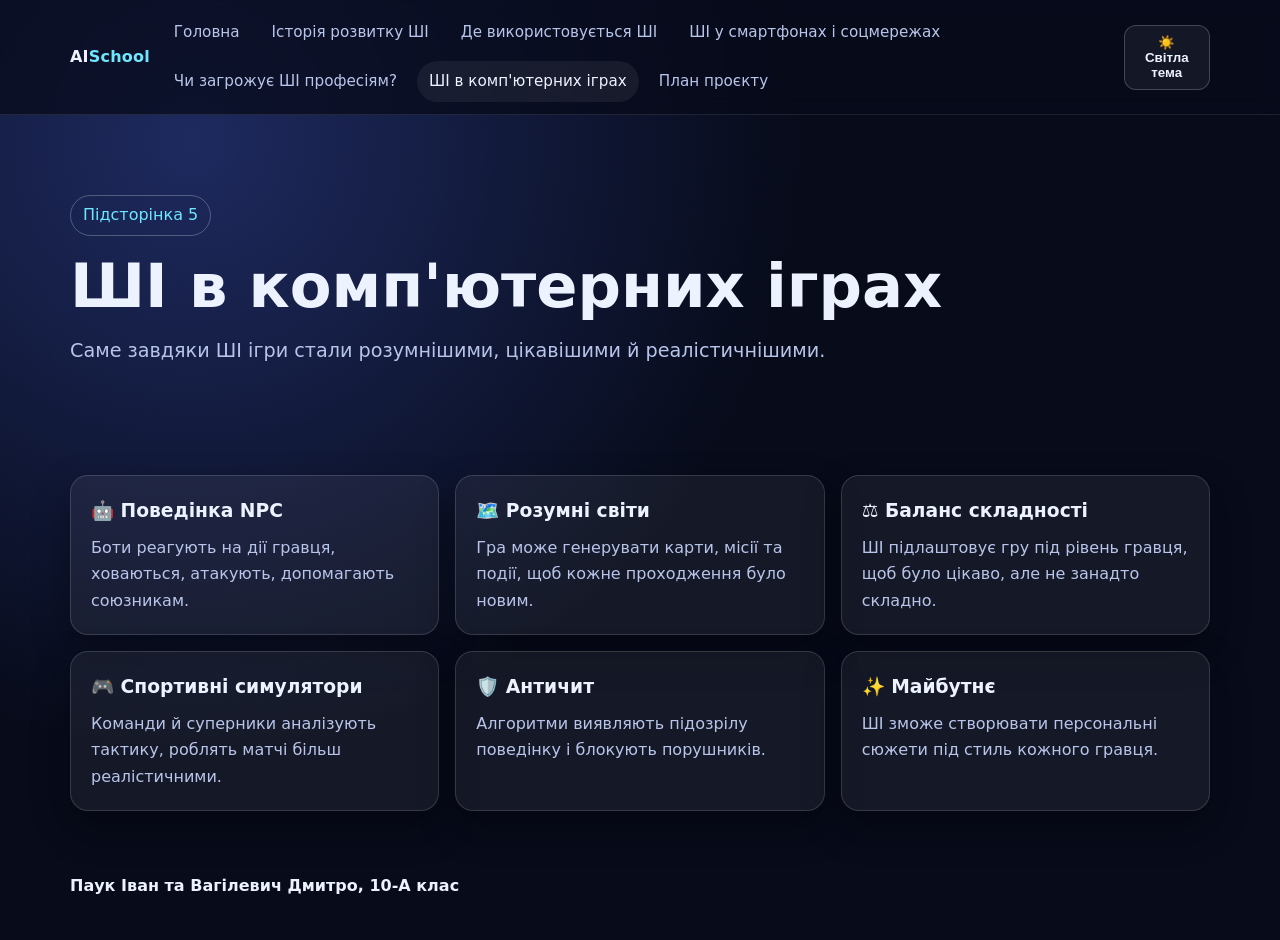
==== ai-games.html @ e8f60a4b "Restructure site with requested AI subpages and simpler rich project plan" ====
<!DOCTYPE html>
<html lang="uk"><head><meta charset="UTF-8" /><meta name="viewport" content="width=device-width, initial-scale=1.0" />
<title>ШІ в комп'ютерних іграх</title><link rel="stylesheet" href="styles.css" /></head><body>
<header class="site-header"><div class="container nav-wrap"><a class="brand" href="index.html">AI<span>School</span></a><button class="btn menu-toggle" id="menuToggle">☰ Меню</button>
<nav class="nav-links" id="navLinks"><a href="index.html">Головна</a><a href="history-ai.html">Історія розвитку ШІ</a><a href="ai-usage.html">Де використовується ШІ</a><a href="smartphones-social.html">ШІ у смартфонах і соцмережах</a><a href="jobs-risk.html">Чи загрожує ШІ професіям?</a><a href="ai-games.html" class="active">ШІ в комп'ютерних іграх</a><a href="project-plan.html">План проєкту</a></nav>
<div class="actions"><button class="btn" id="themeToggle">☀️ Світла тема</button></div></div></header>
<main class="container"><section class="hero reveal"><span class="badge">Підсторінка 5</span><h1>ШІ в комп'ютерних іграх</h1><p class="subtitle">Саме завдяки ШІ ігри стали розумнішими, цікавішими й реалістичнішими.</p></section>
<section class="section reveal"><div class="grid-3">
<article class="card"><h3>🤖 Поведінка NPC</h3><p>Боти реагують на дії гравця, ховаються, атакують, допомагають союзникам.</p></article>
<article class="card"><h3>🗺️ Розумні світи</h3><p>Гра може генерувати карти, місії та події, щоб кожне проходження було новим.</p></article>
<article class="card"><h3>⚖️ Баланс складності</h3><p>ШІ підлаштовує гру під рівень гравця, щоб було цікаво, але не занадто складно.</p></article>
<article class="card"><h3>🎮 Спортивні симулятори</h3><p>Команди й суперники аналізують тактику, роблять матчі більш реалістичними.</p></article>
<article class="card"><h3>🛡️ Античит</h3><p>Алгоритми виявляють підозрілу поведінку і блокують порушників.</p></article>
<article class="card"><h3>✨ Майбутнє</h3><p>ШІ зможе створювати персональні сюжети під стиль кожного гравця.</p></article>
</div></section></main>
<footer class="site-footer container"><p class="authors">Паук Іван та Вагілевич Дмитро, 10-А клас</p></footer><script src="script.js"></script></body></html>
---- styles.css ----
:root {
  --bg: #070b1a;
  --bg-soft: #101833;
  --surface: rgba(255, 255, 255, 0.06);
  --surface-strong: rgba(255, 255, 255, 0.12);
  --text: #edf2ff;
  --muted: #b8c5ea;
  --primary: #6ee7ff;
  --secondary: #8b5cf6;
  --success: #34d399;
  --warning: #f59e0b;
  --danger: #f87171;
  --shadow: 0 16px 36px rgba(0, 0, 0, 0.35);
}

:root.light {
  --bg: #eef2ff;
  --bg-soft: #f7f9ff;
  --surface: rgba(255, 255, 255, 0.75);
  --surface-strong: rgba(255, 255, 255, 0.95);
  --text: #0d1632;
  --muted: #4f5f8b;
  --primary: #0ea5e9;
  --secondary: #6d28d9;
  --shadow: 0 12px 28px rgba(73, 84, 128, 0.2);
}

* { box-sizing: border-box; margin: 0; padding: 0; }
html { scroll-behavior: smooth; }
body {
  font-family: "Inter", "Segoe UI", system-ui, -apple-system, sans-serif;
  background: radial-gradient(circle at 15% 15%, #1e2a5f 0%, var(--bg) 45%), linear-gradient(120deg, var(--bg) 0%, #0d1533 100%);
  color: var(--text);
  line-height: 1.65;
  min-height: 100vh;
}

.container { width: min(1140px, 92vw); margin: 0 auto; }

.site-header {
  position: sticky; top: 0; z-index: 50;
  backdrop-filter: blur(10px);
  background: rgba(7, 11, 26, 0.72);
  border-bottom: 1px solid rgba(255,255,255,0.1);
}
.nav-wrap { display:flex; align-items:center; justify-content:space-between; padding: 12px 0; gap: 12px; }
.brand { font-weight: 800; letter-spacing: 0.2px; text-decoration:none; color: var(--text); }
.brand span { color: var(--primary); }

.nav-links { display:flex; flex-wrap:wrap; gap: 8px; align-items:center; }
.nav-links a {
  text-decoration:none; color: var(--muted);
  padding: 8px 12px; border-radius: 999px; font-size: 0.95rem;
  transition: 0.2s ease;
}
.nav-links a:hover, .nav-links a.active { color: var(--text); background: var(--surface); }

.actions { display:flex; gap: 8px; align-items:center; }
.btn {
  border: 1px solid rgba(255,255,255,0.2);
  background: var(--surface);
  color: var(--text);
  border-radius: 12px;
  padding: 9px 14px;
  font-weight: 600;
  cursor: pointer;
}
.btn.primary { background: linear-gradient(120deg, rgba(110,231,255,0.25), rgba(139,92,246,0.3)); border-color: rgba(255,255,255,0.25); }
.btn:hover { transform: translateY(-1px); }

.menu-toggle { display:none; }

.hero { padding: 80px 0 56px; }
.badge { display:inline-block; border:1px solid rgba(255,255,255,0.25); color: var(--primary); border-radius:999px; padding:6px 12px; margin-bottom: 16px; }
h1 { font-size: clamp(2rem, 5.5vw, 3.8rem); line-height:1.15; margin-bottom: 14px; }
.subtitle { max-width: 800px; color: var(--muted); font-size: clamp(1rem, 2.2vw, 1.2rem); }

.grid-3 { display:grid; grid-template-columns:repeat(3, 1fr); gap:16px; margin-top: 28px; }
.card {
  background: var(--surface);
  border: 1px solid rgba(255,255,255,0.14);
  border-radius: 18px;
  padding: 20px;
  box-shadow: var(--shadow);
}
.card h3 { margin-bottom: 8px; }
.card p { color: var(--muted); }

.section { padding: 24px 0; }
.section h2 { font-size: clamp(1.45rem, 3vw, 2rem); margin-bottom: 12px; }
.split { display:grid; grid-template-columns: 1fr 1fr; gap:16px; }
.pill-list { display:flex; flex-wrap:wrap; gap:10px; margin-top: 10px; }
.pill { padding:7px 11px; border-radius:999px; background: var(--surface); color: var(--muted); border:1px solid rgba(255,255,255,0.15); }

.timeline { border-left: 3px solid var(--secondary); margin-left: 10px; padding-left: 18px; }
.step { margin: 0 0 18px; padding: 14px; border-radius: 12px; background: var(--surface); border:1px solid rgba(255,255,255,0.15); }
.step strong { color: var(--primary); }

.table-wrap { overflow:auto; border-radius: 14px; border:1px solid rgba(255,255,255,0.15); }
table { width:100%; border-collapse: collapse; background: var(--surface); }
th, td { padding: 12px; text-align:left; border-bottom:1px solid rgba(255,255,255,0.15); }
th { color: var(--primary); }

.callout { padding: 16px 18px; border-left: 4px solid var(--secondary); background: rgba(139,92,246,0.15); border-radius: 8px; margin-top: 12px; }

.site-footer { padding: 30px 0 40px; color: var(--muted); }
.authors { color: var(--text); font-weight: 700; margin-top: 8px; }

.reveal { opacity: 0; transform: translateY(14px); transition: 0.5s ease; }
.reveal.visible { opacity: 1; transform: translateY(0); }

@media (max-width: 980px) {
  .grid-3 { grid-template-columns:1fr 1fr; }
  .split { grid-template-columns:1fr; }
}
@media (max-width: 760px) {
  .menu-toggle { display:inline-flex; }
  .nav-links { display:none; position:absolute; top:62px; left:4vw; right:4vw; flex-direction:column; align-items:stretch; background: var(--bg-soft); border:1px solid rgba(255,255,255,0.2); border-radius:14px; padding:8px; }
  .nav-links.open { display:flex; }
  .grid-3 { grid-template-columns:1fr; }
}
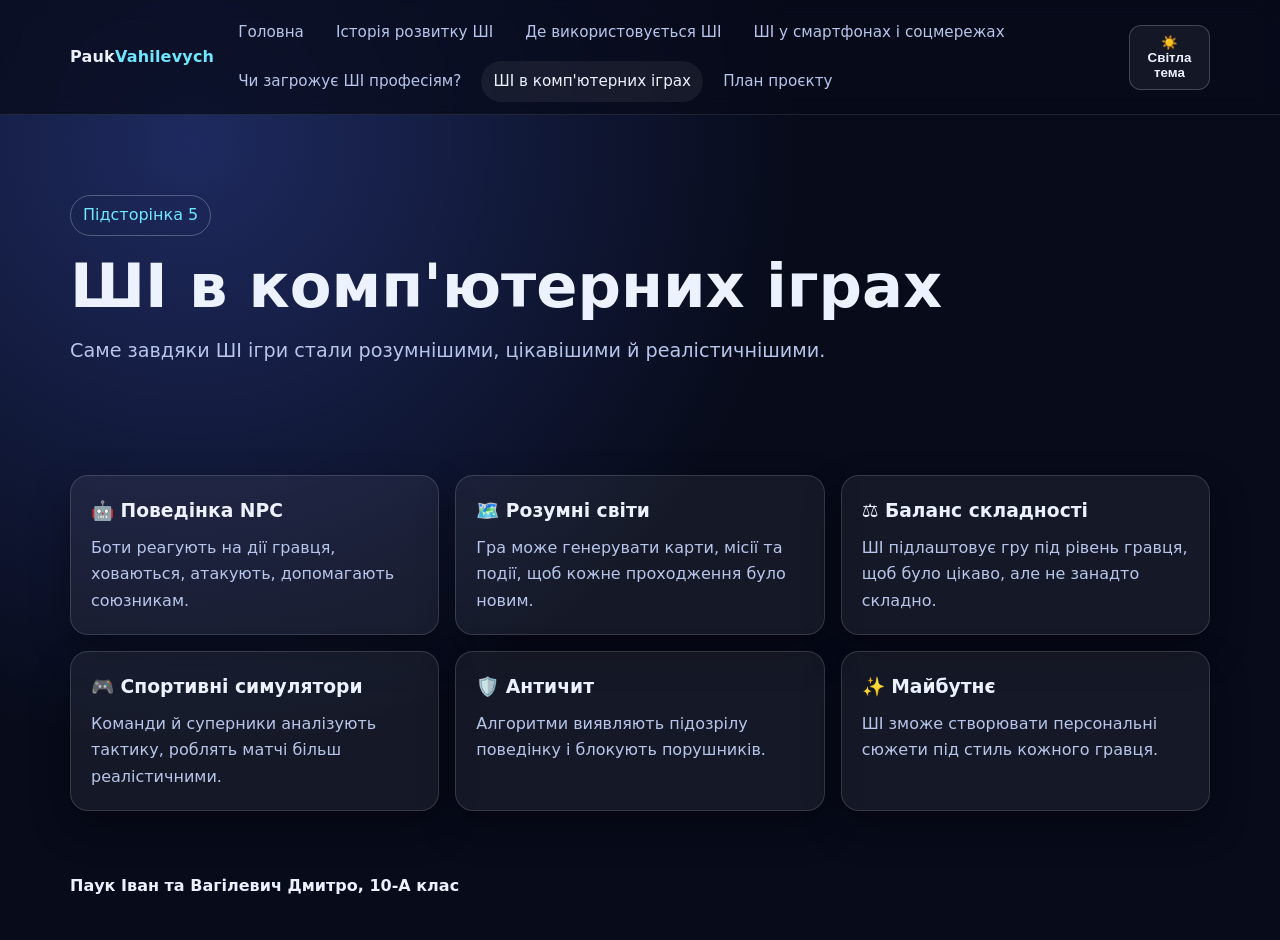
==== commit 9ef23a34: "Update ai-games.html" ====
--- a/ai-games.html
+++ b/ai-games.html
@@ -1,7 +1,7 @@
 <!DOCTYPE html>
 <html lang="uk"><head><meta charset="UTF-8" /><meta name="viewport" content="width=device-width, initial-scale=1.0" />
 <title>ШІ в комп'ютерних іграх</title><link rel="stylesheet" href="styles.css" /></head><body>
-<header class="site-header"><div class="container nav-wrap"><a class="brand" href="index.html">AI<span>School</span></a><button class="btn menu-toggle" id="menuToggle">☰ Меню</button>
+<header class="site-header"><div class="container nav-wrap"><a class="brand" href="index.html">Pauk<span>Vahilevych</span></a><button class="btn menu-toggle" id="menuToggle">☰ Меню</button>
 <nav class="nav-links" id="navLinks"><a href="index.html">Головна</a><a href="history-ai.html">Історія розвитку ШІ</a><a href="ai-usage.html">Де використовується ШІ</a><a href="smartphones-social.html">ШІ у смартфонах і соцмережах</a><a href="jobs-risk.html">Чи загрожує ШІ професіям?</a><a href="ai-games.html" class="active">ШІ в комп'ютерних іграх</a><a href="project-plan.html">План проєкту</a></nav>
 <div class="actions"><button class="btn" id="themeToggle">☀️ Світла тема</button></div></div></header>
 <main class="container"><section class="hero reveal"><span class="badge">Підсторінка 5</span><h1>ШІ в комп'ютерних іграх</h1><p class="subtitle">Саме завдяки ШІ ігри стали розумнішими, цікавішими й реалістичнішими.</p></section>
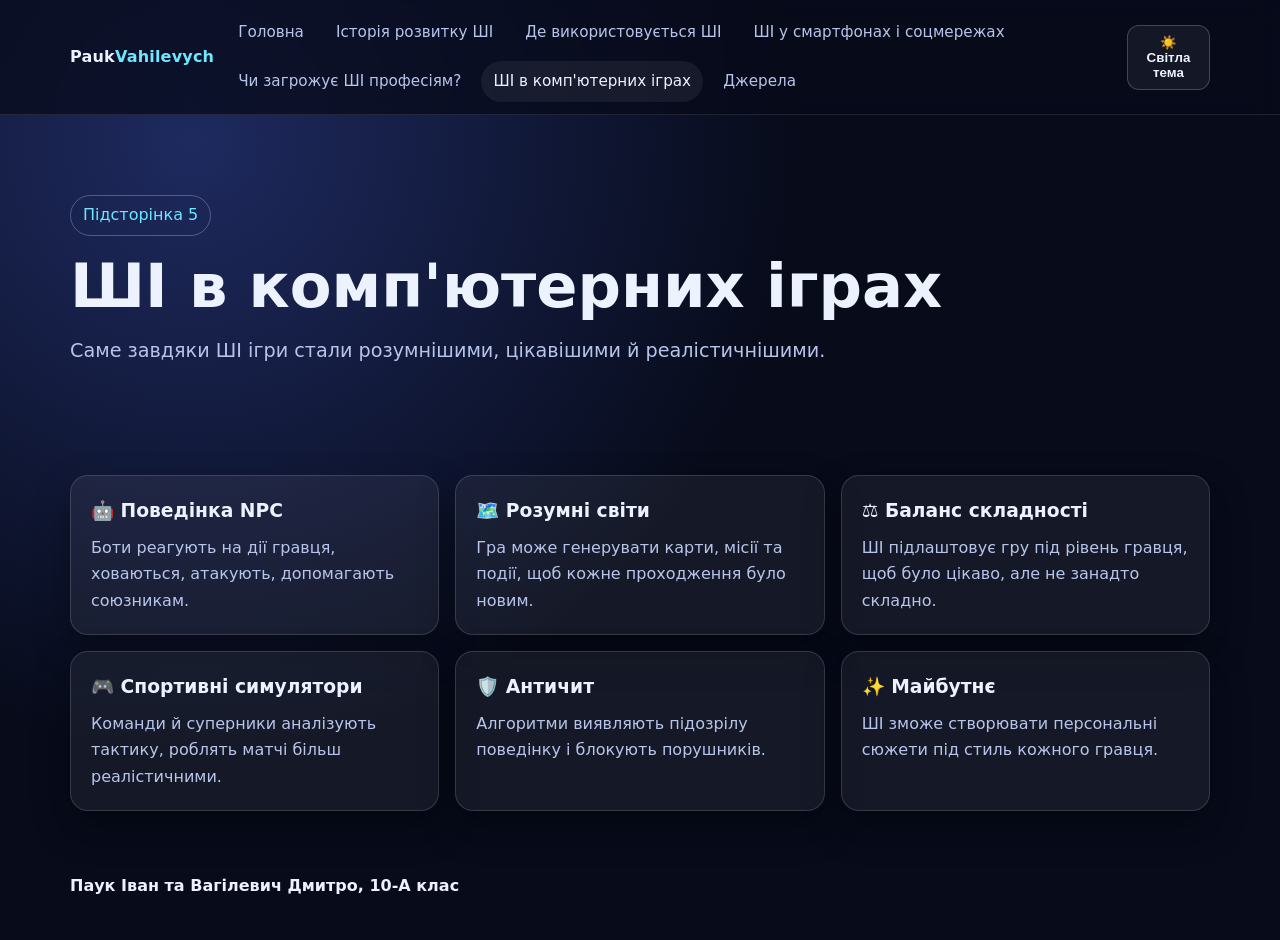
==== commit 817c47e2: "Update ai-games.html" ====
--- a/ai-games.html
+++ b/ai-games.html
@@ -2,7 +2,7 @@
 <html lang="uk"><head><meta charset="UTF-8" /><meta name="viewport" content="width=device-width, initial-scale=1.0" />
 <title>ШІ в комп'ютерних іграх</title><link rel="stylesheet" href="styles.css" /></head><body>
 <header class="site-header"><div class="container nav-wrap"><a class="brand" href="index.html">Pauk<span>Vahilevych</span></a><button class="btn menu-toggle" id="menuToggle">☰ Меню</button>
-<nav class="nav-links" id="navLinks"><a href="index.html">Головна</a><a href="history-ai.html">Історія розвитку ШІ</a><a href="ai-usage.html">Де використовується ШІ</a><a href="smartphones-social.html">ШІ у смартфонах і соцмережах</a><a href="jobs-risk.html">Чи загрожує ШІ професіям?</a><a href="ai-games.html" class="active">ШІ в комп'ютерних іграх</a><a href="project-plan.html">План проєкту</a></nav>
+<nav class="nav-links" id="navLinks"><a href="index.html">Головна</a><a href="history-ai.html">Історія розвитку ШІ</a><a href="ai-usage.html">Де використовується ШІ</a><a href="smartphones-social.html">ШІ у смартфонах і соцмережах</a><a href="jobs-risk.html">Чи загрожує ШІ професіям?</a><a href="ai-games.html" class="active">ШІ в комп'ютерних іграх</a><a href="project-plan.html">Джерела</a></nav>
 <div class="actions"><button class="btn" id="themeToggle">☀️ Світла тема</button></div></div></header>
 <main class="container"><section class="hero reveal"><span class="badge">Підсторінка 5</span><h1>ШІ в комп'ютерних іграх</h1><p class="subtitle">Саме завдяки ШІ ігри стали розумнішими, цікавішими й реалістичнішими.</p></section>
 <section class="section reveal"><div class="grid-3">
